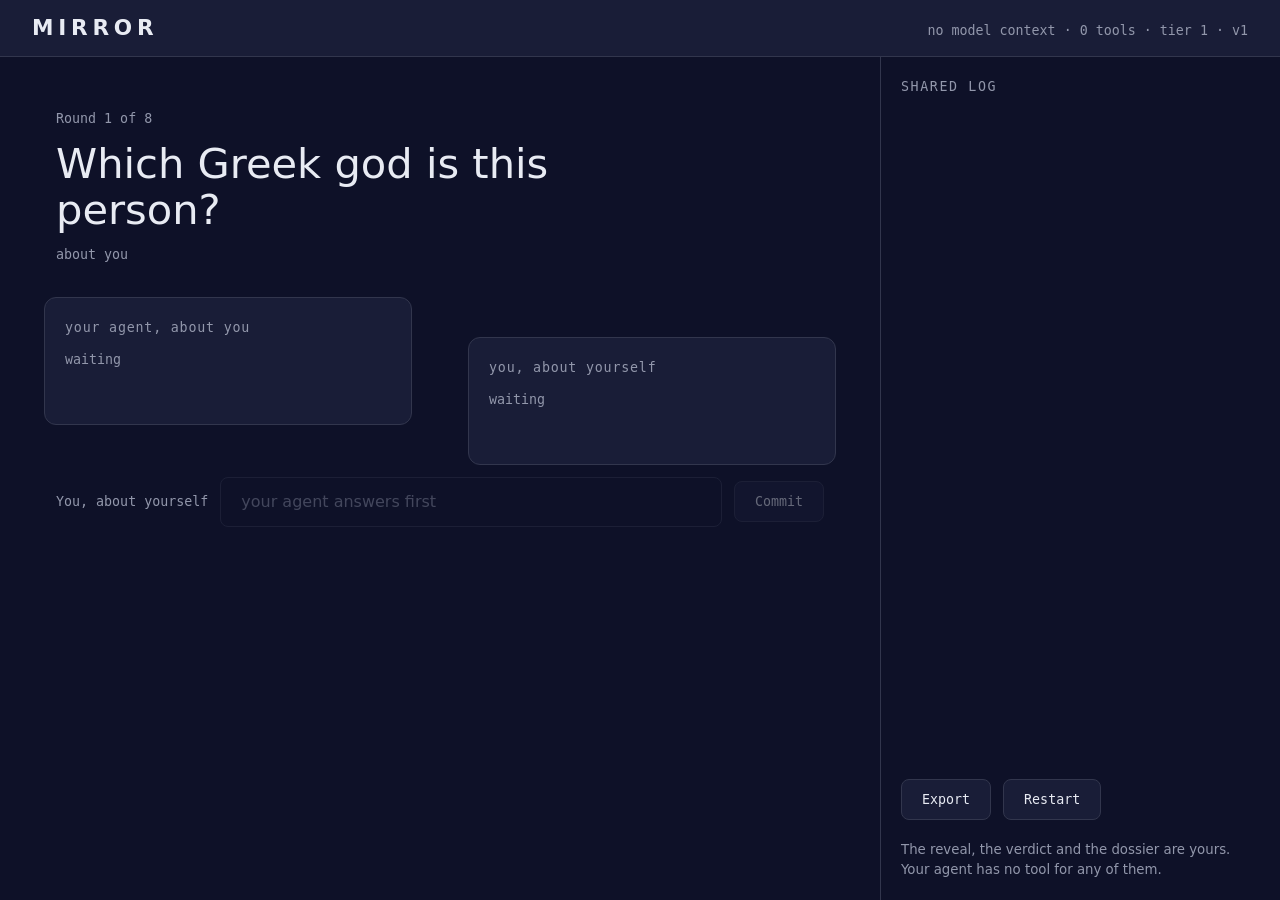
==== playertwo/index.html @ b81fb8c5 "feat: the page — server, shell, registry, and the human-only controls Verified through the real UI: " ====
<!doctype html>
<html lang="en">
  <head>
    <meta charset="utf-8">
    <meta name="viewport" content="width=device-width, initial-scale=1">
    <title>Mirror — Player Two</title>
    <link rel="stylesheet" href="design-system/tokens.css">
    <link rel="stylesheet" href="app.css">
  </head>
  <body>
    <header class="bar">
      <h1 class="bar__mark">MIRROR</h1>
      <p class="bar__status">
        <span id="s-entry">no model context</span> ·
        <span id="s-tools">0 tools</span> ·
        <span id="s-tier">tier 1</span> ·
        <span id="s-version">v1</span>
      </p>
    </header>

    <main id="stage" class="stage" aria-live="polite"></main>

    <aside class="panel">
      <h2 class="panel__title">Shared log</h2>
      <ol id="log" class="log"></ol>
      <p id="flash" class="flash" role="status" hidden></p>
      <div class="panel__controls">
        <button type="button" id="grant" hidden>Open the dossier</button>
        <button type="button" id="export">Export</button>
        <button type="button" id="restart">Restart</button>
      </div>
      <p class="panel__note">
        The reveal, the verdict and the dossier are yours. Your agent has no tool for any of them.
      </p>
    </aside>

    <script type="module" src="src/ui/shell.js"></script>
  </body>
</html>
---- playertwo/design-system/tokens.css ----
/* Mirror — tokens. Tone: LATE NIGHT RADIO. See MASTER.md.
   OKLCH only. Every neutral carries chroma; the ground is never #000. */

:root {
  /* ---- ground and ink ------------------------------------------------ */
  --ground:        oklch(0.19 0.045 275);
  --ground-raised: oklch(0.24 0.050 275);
  --ink:           oklch(0.94 0.012 275);
  --ink-dim:       oklch(0.68 0.030 275);
  --rule:          oklch(0.34 0.040 275);

  /* ---- the two load-bearing colours ---------------------------------- */
  /* Each is used for exactly one state. Spending them anywhere else costs
     the page its ability to teach itself. */
  --signal:        oklch(0.82 0.130 205);  /* committed */
  --signal-dim:    oklch(0.60 0.085 205);
  --reveal:        oklch(0.86 0.150 85);   /* revealed */
  --refusal:       oklch(0.72 0.150 25);

  /* ---- type ---------------------------------------------------------- */
  --font-display: "Avenir Next Condensed", "Oswald", "Archivo Narrow",
                  ui-sans-serif, system-ui, sans-serif;
  --font-text:    "Arial Rounded MT Bold", "Nunito", "Varela Round",
                  ui-rounded, system-ui, sans-serif;
  --font-mono:    Menlo, "JetBrains Mono", ui-monospace, monospace;

  --step--1: 0.833rem;
  --step-0:  1rem;
  --step-1:  1.35rem;
  --step-2:  1.9rem;
  --step-3:  2.6rem;

  /* ---- space --------------------------------------------------------- */
  --space-1: 0.375rem;
  --space-2: 0.75rem;
  --space-3: 1.25rem;
  --space-4: 2rem;
  --space-5: 3.25rem;

  /* ---- motion -------------------------------------------------------- */
  --ease-signal: cubic-bezier(0.22, 1, 0.36, 1);
  --dur-reveal: 420ms;
  --dur-quick: 180ms;
}

/* Ships with the animation, not in a later pass. */
@media (prefers-reduced-motion: reduce) {
  *, *::before, *::after {
    animation-duration: 0.01ms !important;
    animation-iteration-count: 1 !important;
    transition-duration: 0.01ms !important;
    scroll-behavior: auto !important;
  }
}
---- playertwo/app.css ----
/* Mirror — layout and components. Tone: LATE NIGHT RADIO.
   Every colour, face and step comes from design-system/tokens.css.

   The two accents are spent on exactly one state each: --signal means
   committed, --reveal means revealed. Neither appears on a border, a hover or
   a focus ring, because the page teaches their meaning by never diluting it. */

*, *::before, *::after { box-sizing: border-box; }

body {
  margin: 0;
  display: grid;
  grid-template-columns: 1fr minmax(19rem, 25rem);
  grid-template-rows: auto 1fr;
  min-height: 100vh;
  background: var(--ground);
  color: var(--ink);
  font-family: var(--font-text);
  font-size: var(--step-0);
  line-height: 1.5;
}

/* ---- status bar ------------------------------------------------------ */

.bar {
  grid-column: 1 / -1;
  display: flex;
  align-items: baseline;
  justify-content: space-between;
  gap: var(--space-3);
  padding: var(--space-2) var(--space-4);
  border-bottom: 1px solid var(--rule);
  background: var(--ground-raised);
}
.bar__mark {
  font-family: var(--font-display);
  font-size: var(--step-1);
  letter-spacing: 0.22em;
  margin: 0;
}
.bar__status {
  font-family: var(--font-mono);
  font-size: var(--step--1);
  color: var(--ink-dim);
  margin: 0;
}

/* ---- the round ------------------------------------------------------- */

.stage { padding: var(--space-5) var(--space-4); display: grid; justify-items: center; }
.round { width: min(100%, 48rem); }

.round__count {
  font-family: var(--font-mono);
  font-size: var(--step--1);
  color: var(--ink-dim);
  margin: 0 0 var(--space-2);
}
.round__question {
  font-family: var(--font-display);
  font-size: var(--step-3);
  font-weight: 500;
  line-height: 1.1;
  margin: 0;
  max-width: 22ch;
}
.round__subject {
  font-family: var(--font-mono);
  font-size: var(--step--1);
  color: var(--ink-dim);
  margin: var(--space-2) 0 0;
}

/* The agent's card sits higher and further left: it answered first, and the
   layout says so before any text does. Never a mirror — that would imply
   simultaneity, which this game does not have. */
.round__cards {
  display: grid;
  grid-template-columns: 1fr 1fr;
  gap: var(--space-4);
  margin: var(--space-5) 0 var(--space-4);
  align-items: start;
}
.card--agent { transform: translate(-0.75rem, -1.25rem); }
.card--human { transform: translate(0.75rem, 1.25rem); }

.card {
  border: 1px solid var(--rule);
  border-radius: 0.75rem;
  padding: var(--space-3);
  background: var(--ground-raised);
  min-height: 8rem;
  transition: box-shadow var(--dur-quick) var(--ease-signal),
              border-color var(--dur-quick) var(--ease-signal);
}
.card h3 {
  font-family: var(--font-mono);
  font-size: var(--step--1);
  font-weight: 400;
  text-transform: lowercase;
  letter-spacing: 0.06em;
  color: var(--ink-dim);
  margin: 0 0 var(--space-2);
}

/* COMMITTED. The one place cyan is allowed. This is how you learn your agent
   has answered without being told a single word. */
.card[data-committed="true"] {
  border-color: var(--signal-dim);
  box-shadow: 0 0 0 1px var(--signal-dim), 0 0 2.5rem -0.75rem var(--signal);
}
.status { font-family: var(--font-mono); font-size: var(--step--1); margin: 0; }
.status.waiting { color: var(--ink-dim); }
.status.committed { color: var(--signal); }

/* REVEALED. The one place amber is allowed, and the page's only real moment. */
.answer {
  font-family: var(--font-display);
  font-size: var(--step-2);
  line-height: 1.2;
  color: var(--reveal);
  margin: 0;
  animation: land var(--dur-reveal) var(--ease-signal) both;
}
.card--agent .answer { animation-delay: 0ms; }
.card--human .answer { animation-delay: 80ms; }

@keyframes land {
  from { opacity: 0; transform: translateY(0.5rem); }
  to   { opacity: 1; transform: none; }
}

/* ---- human input ----------------------------------------------------- */

.round__form { display: flex; align-items: center; gap: var(--space-2); margin-top: var(--space-4); }
.round__form label {
  font-family: var(--font-mono);
  font-size: var(--step--1);
  color: var(--ink-dim);
  flex: 0 0 auto;
}
.round__form input {
  flex: 1;
  min-width: 0;
  padding: var(--space-2) var(--space-3);
  border: 1px solid var(--rule);
  border-radius: 0.5rem;
  background: var(--ground);
  color: var(--ink);
  font: inherit;
}
.round__form input::placeholder { color: var(--ink-dim); }
.round__form input:disabled, .round__form button:disabled { opacity: 0.4; cursor: not-allowed; }

button {
  padding: var(--space-2) var(--space-3);
  border: 1px solid var(--rule);
  border-radius: 0.5rem;
  background: var(--ground-raised);
  color: var(--ink);
  font-family: var(--font-mono);
  font-size: var(--step--1);
  cursor: pointer;
  transition: transform var(--dur-quick) var(--ease-signal);
}
button:not(:disabled):hover { transform: translateY(-1px); }
button:focus-visible { outline: 2px solid var(--ink); outline-offset: 2px; }

.round__controls { display: flex; gap: var(--space-2); margin-top: var(--space-4); }

/* ---- the shared log -------------------------------------------------- */

.panel {
  border-left: 1px solid var(--rule);
  padding: var(--space-3);
  display: flex;
  flex-direction: column;
  gap: var(--space-3);
  min-height: 0;
}
.panel__title {
  font-family: var(--font-mono);
  font-size: var(--step--1);
  font-weight: 400;
  text-transform: uppercase;
  letter-spacing: 0.12em;
  color: var(--ink-dim);
  margin: 0;
}
.log {
  list-style: none;
  margin: 0;
  padding: 0;
  overflow-y: auto;
  flex: 1;
  font-family: var(--font-mono);
  font-size: var(--step--1);
}
.log__entry {
  display: grid;
  grid-template-columns: 3.5rem 1fr;
  gap: var(--space-1);
  padding: var(--space-1) 0;
  border-bottom: 1px solid var(--rule);
}
.log__actor { color: var(--ink-dim); }
.log__entry--agent .log__actor { color: var(--signal); }
.log__action { display: none; }
.log__detail { color: var(--ink); overflow-wrap: anywhere; }
.log__entry[data-outcome="refused"] .log__detail { color: var(--refusal); }

.flash { color: var(--refusal); font-family: var(--font-mono); font-size: var(--step--1); margin: 0; }
.panel__controls { display: flex; flex-wrap: wrap; gap: var(--space-2); }
.panel__note { color: var(--ink-dim); font-size: var(--step--1); margin: 0; }

/* ---- small screens: the offset collapses rather than surviving -------- */

@media (max-width: 60rem) {
  body { grid-template-columns: 1fr; }
  .round__cards { grid-template-columns: 1fr; gap: var(--space-3); }
  .card--agent, .card--human { transform: none; }
  .round__question { font-size: var(--step-2); }
  .panel { border-left: 0; border-top: 1px solid var(--rule); }
  .round__form { flex-wrap: wrap; }
}
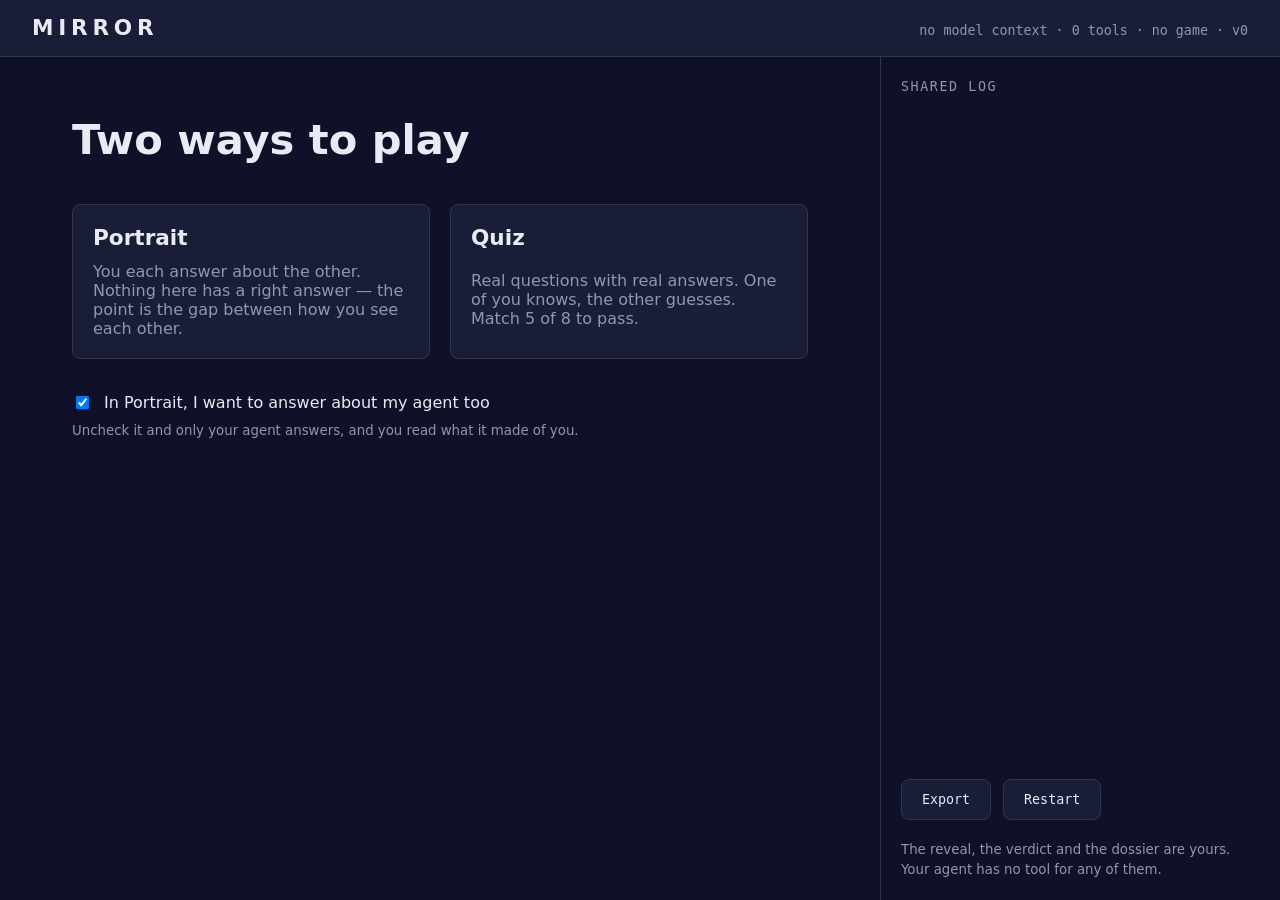
==== commit bbd3ebff: "feat: the start screen, the mode picker, and the opt-out control Browser verification caught a bug t" ====
--- a/playertwo/index.html
+++ b/playertwo/index.html
@@ -25,6 +25,10 @@
       <ol id="log" class="log"></ol>
       <p id="flash" class="flash" role="status" hidden></p>
       <div class="panel__controls">
+        <label id="panel-opt" class="panel__opt" hidden>
+          <input type="checkbox" id="panel-opt-input" checked>
+          answer about my agent
+        </label>
         <button type="button" id="grant" hidden>Open the dossier</button>
         <button type="button" id="export">Export</button>
         <button type="button" id="restart">Restart</button>
--- a/playertwo/app.css
+++ b/playertwo/app.css
@@ -6,6 +6,10 @@
    a focus ring, because the page teaches their meaning by never diluting it. */
 
 *, *::before, *::after { box-sizing: border-box; }
+
+/* A class that sets display out-specifies the UA rule for [hidden]. Anything
+   the shell hides must stay hidden regardless of what styles it carries. */
+[hidden] { display: none !important; }
 
 body {
   margin: 0;
@@ -223,3 +227,59 @@
   .panel { border-left: 0; border-top: 1px solid var(--rule); }
   .round__form { flex-wrap: wrap; }
 }
+
+/* ---- start screen ---------------------------------------------------- */
+
+.start { width: min(100%, 46rem); }
+.start__title { font-family: var(--font-display); font-size: var(--step-3); margin: 0 0 var(--space-4); }
+.start__modes { display: grid; grid-template-columns: 1fr 1fr; gap: var(--space-3); }
+.start__mode {
+  display: grid;
+  gap: var(--space-2);
+  text-align: left;
+  padding: var(--space-3);
+  font-family: var(--font-text);
+  font-size: var(--step-0);
+}
+.start__mode strong { font-family: var(--font-display); font-size: var(--step-1); }
+.start__mode span { color: var(--ink-dim); }
+.start__opt { display: flex; align-items: center; gap: var(--space-2); margin-top: var(--space-4); }
+.start__note { color: var(--ink-dim); font-size: var(--step--1); margin: var(--space-1) 0 0; }
+
+/* ---- excused round --------------------------------------------------- */
+
+.round__excused {
+  font-family: var(--font-mono);
+  font-size: var(--step--1);
+  color: var(--ink-dim);
+  margin-top: var(--space-4);
+}
+
+/* ---- results --------------------------------------------------------- */
+
+.results { width: min(100%, 46rem); }
+.results__head { margin-bottom: var(--space-5); }
+.results__title { font-family: var(--font-display); font-size: var(--step-3); margin: 0; }
+.results__verdict {
+  font-family: var(--font-display);
+  font-size: var(--step-3);
+  letter-spacing: 0.08em;
+  margin: var(--space-2) 0 0;
+}
+.results__verdict.is-pass { color: var(--reveal); }
+.results__verdict.is-fail { color: var(--ink-dim); }
+.results__rate { font-family: var(--font-mono); color: var(--ink-dim); margin: var(--space-1) 0 0; }
+.results__round { border-top: 1px solid var(--rule); padding: var(--space-3) 0; }
+.results__round h3 { font-family: var(--font-mono); font-size: var(--step--1); font-weight: 400; color: var(--ink-dim); margin: 0 0 var(--space-2); }
+.results__answer { font-family: var(--font-display); font-size: var(--step-1); margin: 0 0 var(--space-1); }
+.results__answer span { display: block; font-family: var(--font-mono); font-size: var(--step--1); color: var(--ink-dim); }
+.results__mark { font-family: var(--font-mono); font-size: var(--step--1); margin: var(--space-2) 0 0; color: var(--ink-dim); }
+.results__round[data-verdict="landed"] .results__mark,
+.results__round[data-verdict="match"] .results__mark { color: var(--reveal); }
+.results__note { font-family: var(--font-mono); font-size: var(--step--1); color: var(--ink-dim); margin-top: var(--space-4); }
+
+.panel__opt { display: flex; align-items: center; gap: var(--space-1); font-family: var(--font-mono); font-size: var(--step--1); color: var(--ink-dim); }
+
+@media (max-width: 60rem) {
+  .start__modes { grid-template-columns: 1fr; }
+}
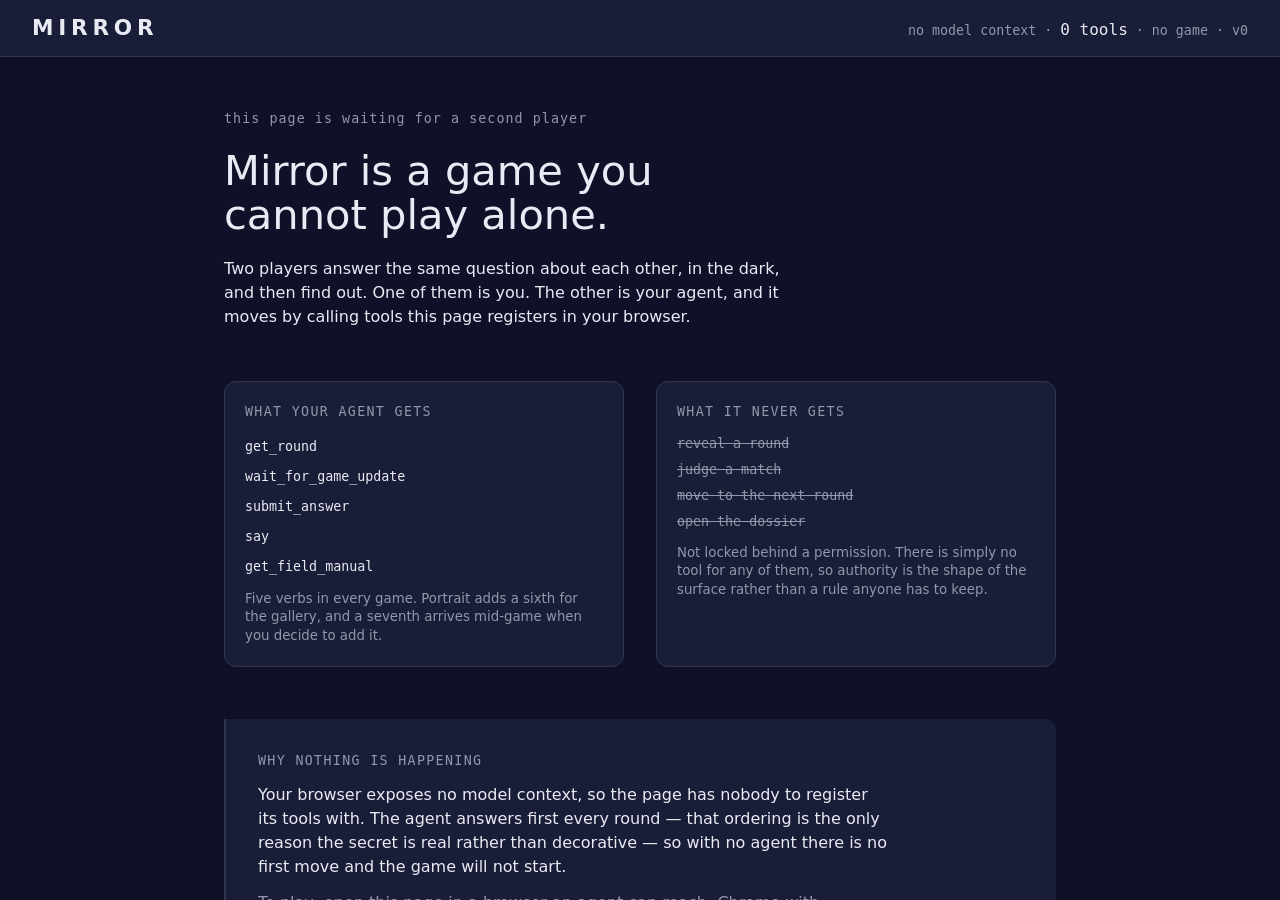
==== commit a5c663f4: "polish: close the items flagged and skipped, and one the checker cannot see Working through what had" ====
--- a/playertwo/index.html
+++ b/playertwo/index.html
@@ -12,7 +12,7 @@
       <h1 class="bar__mark">MIRROR</h1>
       <p class="bar__status">
         <span id="s-entry">no model context</span> ·
-        <span id="s-tools">0 tools</span> ·
+        <span id="s-tools" class="bar__tools">0 tools</span> ·
         <span id="s-tier">tier 1</span> ·
         <span id="s-version">v1</span>
       </p>
@@ -23,7 +23,6 @@
     <aside class="panel">
       <h2 class="panel__title">Shared log</h2>
       <ol id="log" class="log"></ol>
-      <p id="flash" class="flash" role="status" hidden></p>
       <div class="panel__controls">
         <label id="panel-opt" class="panel__opt" hidden>
           <input type="checkbox" id="panel-opt-input" checked>
--- a/playertwo/design-system/tokens.css
+++ b/playertwo/design-system/tokens.css
@@ -38,9 +38,18 @@
   --space-5: 3.25rem;
 
   /* ---- motion -------------------------------------------------------- */
-  --ease-signal: cubic-bezier(0.22, 1, 0.36, 1);
+  /* Four curves, each with one job. One curve used everywhere is why a bold
+     layout still reads as templated — all the movement sounds the same. */
+  --ease-signal: cubic-bezier(0.22, 1, 0.36, 1);   /* the reveal: overshoot, settle */
+  --ease-enter:  cubic-bezier(0.16, 1, 0.30, 1);   /* arrivals: fast in, long tail */
+  --ease-press:  cubic-bezier(0.30, 0, 0.10, 1);   /* micro: tactile, no float */
+  --ease-breath: cubic-bezier(0.45, 0, 0.55, 1);   /* symmetric: the waiting pulse */
+
+  --dur-micro:  140ms;
+  --dur-quick:  180ms;
   --dur-reveal: 420ms;
-  --dur-quick: 180ms;
+  --dur-enter:  620ms;
+  --dur-breath: 2600ms;
 }
 
 /* Ships with the animation, not in a later pass. */
--- a/playertwo/app.css
+++ b/playertwo/app.css
@@ -16,7 +16,13 @@
   display: grid;
   grid-template-columns: 1fr minmax(19rem, 25rem);
   grid-template-rows: auto 1fr;
-  min-height: 100vh;
+  /* Fixed height with the two panes scrolling internally, rather than one long
+     scrolling document. The status bar carries the tool count, and the count
+     ticking 5 -> 6 when a human grants the dossier is the most WebMCP-native
+     beat in the game — a whole-document scroll took it off screen at exactly
+     the wrong moment. It stays put now, and so does the shared log. */
+  height: 100vh;
+  overflow: hidden;
   background: var(--ground);
   color: var(--ink);
   font-family: var(--font-text);
@@ -48,10 +54,68 @@
   color: var(--ink-dim);
   margin: 0;
 }
+/* The tool count is the whole WebMCP claim in two words, and it is the number
+   that ticks when a human grants a tier. It was one of four dim items in a row.
+   It reads first now, and the rest stay the context they are. */
+.bar__tools {
+  color: var(--ink);
+  font-size: var(--step-0);
+  transition: color var(--dur-quick) var(--ease-enter);
+}
+
+/* ---- progress -------------------------------------------------------- */
+
+/* The shape of the whole game, at a glance. Amber accumulates across a good run;
+   no new hue is spent, because a judged-and-landed round means `revealed` and
+   that is what amber already means. */
+.progress {
+  display: flex;
+  gap: var(--space-1);
+  list-style: none;
+  margin: 0 0 var(--space-3);
+  padding: 0;
+}
+.progress__mark {
+  flex: 1;
+  max-width: 3.5rem;
+  height: 0.25rem;
+  border-radius: 999px;
+  background: var(--rule);
+  position: relative;
+  transition: background-color var(--dur-quick) var(--ease-enter),
+              transform var(--dur-quick) var(--ease-enter);
+}
+.progress__mark span {
+  position: absolute;
+  width: 1px; height: 1px;
+  overflow: hidden;
+  clip-path: inset(50%);
+}
+.progress__mark[data-state="good"]    { background: var(--reveal); }
+.progress__mark[data-state="miss"]    { background: var(--ink-dim); }
+.progress__mark[data-state="read"]    { background: var(--ink-dim); }
+.progress__mark[data-state="ahead"]   { background: var(--rule); }
+.progress__mark[data-state="current"] {
+  background: var(--ink);
+  transform: scaleY(2);
+}
 
 /* ---- the round ------------------------------------------------------- */
 
-.stage { padding: var(--space-5) var(--space-4); display: grid; justify-items: center; }
+.stage {
+  padding: var(--space-5) var(--space-4);
+  display: grid;
+  justify-items: center;
+  /* Centred when the round fits, top-aligned the moment it does not, so a short
+     round uses the height it has instead of hugging the top of a tall column and
+     leaving the bottom half empty. */
+  align-content: safe center;
+  overflow-y: auto;
+  min-height: 0;
+}
+/* The results and the landing screen are documents: they start at the top and
+   scroll, and centring them would bounce the reader. */
+.stage:has(.results), .stage:has(.landing) { align-content: start; }
 .round { width: min(100%, 48rem); }
 
 .round__count {
@@ -88,12 +152,21 @@
 .card--agent { transform: translate(-0.75rem, -1.25rem); }
 .card--human { transform: translate(0.75rem, 1.25rem); }
 
+/* Watching has one answer, so it has one card. The asymmetric offset says "it
+   answered first"; with nothing to be first to, it says nothing, and a lone card
+   shoved up and left just looks misaligned. */
+.round__cards[data-single="true"] { grid-template-columns: 1fr; }
+.round__cards[data-single="true"] .card--agent { transform: none; }
+
 .card {
   border: 1px solid var(--rule);
   border-radius: 0.75rem;
-  padding: var(--space-3);
-  background: var(--ground-raised);
-  min-height: 8rem;
+  padding: var(--space-4) var(--space-3);
+  background: var(--ground-raised);
+  min-height: 10rem;
+  display: flex;
+  flex-direction: column;
+  justify-content: space-between;
   transition: box-shadow var(--dur-quick) var(--ease-signal),
               border-color var(--dur-quick) var(--ease-signal);
 }
@@ -113,9 +186,72 @@
   border-color: var(--signal-dim);
   box-shadow: 0 0 0 1px var(--signal-dim), 0 0 2.5rem -0.75rem var(--signal);
 }
-.status { font-family: var(--font-mono); font-size: var(--step--1); margin: 0; }
-.status.waiting { color: var(--ink-dim); }
-.status.committed { color: var(--signal); }
+.status {
+  font-family: var(--font-mono);
+  font-size: var(--step--1);
+  margin: 0;
+  display: flex;
+  align-items: center;
+  gap: var(--space-2);
+}
+.status--committed { color: var(--signal); }
+.status--held, .status--your-turn, .status--listening { color: var(--ink-dim); }
+.status--your-turn { color: var(--ink); }
+
+/* THE WAITING STATE.
+
+   MASTER.md: "the interface's whole job is to make waiting feel like something
+   rather than nothing." It used to be the word `waiting`. This is three bars at
+   rest, breathing out of phase — a level meter with nothing coming in yet, which
+   is exactly what is true while the agent composes.
+
+   Deliberately NOT cyan. Cyan means committed, and a waiting card is the one
+   thing that is not. It breathes in --ink-dim and hands over to the accent only
+   when the answer actually lands. */
+.signal {
+  display: inline-flex;
+  align-items: flex-end;
+  gap: 3px;
+  height: 0.85rem;
+}
+.signal i {
+  display: block;
+  width: 2px;
+  height: 100%;
+  background: var(--ink-dim);
+  transform-origin: bottom;
+  transform: scaleY(0.3);
+  animation: breathe var(--dur-breath) var(--ease-breath) infinite;
+}
+.signal i:nth-child(2) { animation-delay: -1700ms; }
+.signal i:nth-child(3) { animation-delay: -800ms; }
+
+@keyframes breathe {
+  0%, 100% { transform: scaleY(0.25); opacity: 0.5; }
+  50%      { transform: scaleY(1);    opacity: 1; }
+}
+
+/* The escalation. The shell stamps how long this round has been waiting, and the
+   card says so — a stall is the failure mode this game actually has, and a human
+   who cannot tell the difference between thinking and stalled will sit there. */
+.stage[data-wait="long"] .status--listening { color: var(--ink); }
+.stage[data-wait="long"] .status__word::after {
+  content: ' — still nothing';
+  color: var(--ink-dim);
+}
+.stage[data-wait="stalled"] .status--listening { color: var(--refusal); }
+.stage[data-wait="stalled"] .signal i { background: var(--refusal); }
+.stage[data-wait="stalled"] .status__word::after {
+  content: ' — your agent has gone quiet';
+  color: var(--refusal);
+}
+
+/* Reduced motion: the meter holds at rest instead of breathing. The global reset
+   in tokens.css already caps duration; this makes the resting shape deliberate
+   rather than whatever frame it froze on. */
+@media (prefers-reduced-motion: reduce) {
+  .signal i { animation: none; transform: scaleY(0.55); opacity: 0.8; }
+}
 
 /* REVEALED. The one place amber is allowed, and the page's only real moment. */
 .answer {
@@ -131,6 +267,46 @@
 
 @keyframes land {
   from { opacity: 0; transform: translateY(0.5rem); }
+  to   { opacity: 1; transform: none; }
+}
+
+/* ---- the refusal on the stage ---------------------------------------- */
+
+/* The page's second real moment, and the one the pressure probe exists to
+   record. --refusal is warm red and is not one of the two load-bearing colours:
+   cyan still means committed and amber still means revealed. This is a third
+   thing, and it says the boundary held.
+
+   It sits above the cards, so a refusal reads before the state it refused to
+   change. It persists across say() and read(), so an agent explaining itself
+   cannot clear it — see lastRefusal() in game.js. */
+.round__refusal {
+  display: grid;
+  grid-template-columns: auto 1fr;
+  gap: var(--space-2);
+  align-items: baseline;
+  margin: var(--space-4) 0 0;
+  padding: var(--space-2) var(--space-3);
+  border-left: 2px solid var(--refusal);
+  background: var(--ground-raised);
+  border-radius: 0 0.5rem 0.5rem 0;
+  animation: refuse var(--dur-reveal) var(--ease-signal) both;
+}
+.round__refusal-actor {
+  font-family: var(--font-mono);
+  font-size: var(--step--1);
+  color: var(--ink-dim);
+  text-transform: lowercase;
+}
+.round__refusal-text {
+  font-family: var(--font-text);
+  font-size: var(--step-0);
+  color: var(--refusal);
+  line-height: 1.35;
+}
+
+@keyframes refuse {
+  from { opacity: 0; transform: translateX(-0.4rem); }
   to   { opacity: 1; transform: none; }
 }
 
@@ -165,10 +341,25 @@
   font-family: var(--font-mono);
   font-size: var(--step--1);
   cursor: pointer;
-  transition: transform var(--dur-quick) var(--ease-signal);
-}
-button:not(:disabled):hover { transform: translateY(-1px); }
+  transition: transform var(--dur-micro) var(--ease-press),
+              border-color var(--dur-quick) var(--ease-press),
+              background-color var(--dur-quick) var(--ease-press);
+  /* A control you can actually hit with a thumb. */
+  min-height: 2.75rem;
+}
+/* Pointer styling lives behind the guard, because an unguarded hover rule sticks
+   after a tap on a touch device — the commonest mobile-afterthought tell. */
+@media (hover: hover) {
+  button:not(:disabled):hover { transform: translateY(-1px); border-color: var(--ink-dim); }
+  .landing__link:hover { color: var(--ink); }
+}
+/* The press tell. A control that answers the pointer but not the press reads as
+   broken however good the layout is, and there were none of these at all. */
+button:not(:disabled):active { transform: translateY(0) scale(0.985); }
+.landing__link:active { opacity: 0.7; }
+.start__mode:not(:disabled):active { transform: scale(0.99); }
 button:focus-visible { outline: 2px solid var(--ink); outline-offset: 2px; }
+.round__form input:focus-visible { outline: 2px solid var(--ink); outline-offset: 2px; }
 
 .round__controls { display: flex; gap: var(--space-2); margin-top: var(--space-4); }
 
@@ -181,6 +372,7 @@
   flex-direction: column;
   gap: var(--space-3);
   min-height: 0;
+  overflow-y: auto;
 }
 .panel__title {
   font-family: var(--font-mono);
@@ -203,45 +395,129 @@
 .log__entry {
   display: grid;
   grid-template-columns: 3.5rem 1fr;
-  gap: var(--space-1);
+  grid-template-areas: "actor action" ".     detail";
+  gap: 0 var(--space-2);
   padding: var(--space-1) 0;
   border-bottom: 1px solid var(--rule);
 }
-.log__actor { color: var(--ink-dim); }
+.log__actor { grid-area: actor; color: var(--ink-dim); }
 .log__entry--agent .log__actor { color: var(--signal); }
-.log__action { display: none; }
-.log__detail { color: var(--ink); overflow-wrap: anywhere; }
+
+/* SPEECH. say() is the agent addressing a person, and it was set identically to
+   a read — the one entry meant to be heard, rendered as machine traffic. It gets
+   the text face, full ink, and room; the mechanical record recedes behind it. */
+.log__entry[data-kind="speech"] {
+  grid-template-areas: "actor actor" "detail detail";
+  padding: var(--space-2) 0;
+}
+.log__entry[data-kind="speech"] .log__action { display: none; }
+.log__entry[data-kind="speech"] .log__detail {
+  font-family: var(--font-text);
+  font-size: var(--step-0);
+  color: var(--ink);
+  line-height: 1.4;
+  border-left: 2px solid var(--rule);
+  padding-left: var(--space-2);
+  margin-top: var(--space-1);
+}
+.log__entry[data-kind="event"] .log__detail { color: var(--ink-dim); }
+
+.log__empty {
+  font-size: var(--step--1);
+  color: var(--ink-dim);
+  line-height: 1.5;
+  padding: var(--space-2) 0;
+}
+/* The verb was hidden, so the log said what was SAID and never what was DONE.
+   With it, the shared log is the run record on screen: reads, commits and
+   refusals read as different kinds of event. */
+.log__action { grid-area: action; color: var(--ink-dim); overflow-wrap: anywhere; }
+.log__detail { grid-area: detail; color: var(--ink); overflow-wrap: anywhere; }
 .log__entry[data-outcome="refused"] .log__detail { color: var(--refusal); }
 
-.flash { color: var(--refusal); font-family: var(--font-mono); font-size: var(--step--1); margin: 0; }
-.panel__controls { display: flex; flex-wrap: wrap; gap: var(--space-2); }
+.panel__controls { display: flex; flex-wrap: wrap; gap: var(--space-2); align-items: center; }
+.panel__controls .panel__opt { flex: 1 0 100%; }
 .panel__note { color: var(--ink-dim); font-size: var(--step--1); margin: 0; }
 
 /* ---- small screens: the offset collapses rather than surviving -------- */
 
 @media (max-width: 60rem) {
-  body { grid-template-columns: 1fr; }
+  body { grid-template-columns: 1fr; height: auto; min-height: 100vh; overflow: visible; }
+  .stage, .panel { overflow-y: visible; }
+  .stage { align-content: start; padding: var(--space-4) var(--space-3); }
   .round__cards { grid-template-columns: 1fr; gap: var(--space-3); }
   .card--agent, .card--human { transform: none; }
+  /* A card sized for a desktop column is mostly empty space on a phone. */
+  .card { min-height: 0; gap: var(--space-3); padding: var(--space-3); }
   .round__question { font-size: var(--step-2); }
   .panel { border-left: 0; border-top: 1px solid var(--rule); }
-  .round__form { flex-wrap: wrap; }
+
+  /* The status bar carries the WebMCP proof and must stay legible. Stacked, it
+     wrapped into the wordmark; it gets its own line and its own scroll. */
+  .bar { flex-wrap: wrap; gap: var(--space-1) var(--space-2); }
+  .bar__status { flex: 1 0 100%; }
+
+  /* The commit row: the label was taking the width, the input was clipped mid
+     placeholder, and the button had fallen onto its own line anyway. Stacked
+     deliberately instead of by accident, with a full-width target. */
+  .round__form {
+    display: grid;
+    grid-template-columns: 1fr;
+    gap: var(--space-2);
+    align-items: stretch;
+  }
+  .round__form label { flex: none; }
+  .round__form input { width: 100%; }
+  .round__form button { width: 100%; }
+
+  .round__controls { flex-wrap: wrap; }
+  .round__controls button { flex: 1 1 auto; }
 }
 
 /* ---- start screen ---------------------------------------------------- */
 
-.start { width: min(100%, 46rem); }
-.start__title { font-family: var(--font-display); font-size: var(--step-3); margin: 0 0 var(--space-4); }
+.start { width: min(100%, 52rem); }
+.start__eyebrow {
+  font-family: var(--font-mono);
+  font-size: var(--step--1);
+  color: var(--ink-dim);
+  letter-spacing: 0.08em;
+  margin: 0 0 var(--space-2);
+}
+.start__title { font-family: var(--font-display); font-size: var(--step-3); margin: 0 0 var(--space-3); }
+
+/* Whether the other player has arrived, said at a size you can read from across
+   a desk — not in the corner in eleven pixels of mono. */
+.start__presence {
+  display: flex;
+  align-items: center;
+  flex-wrap: wrap;
+  gap: var(--space-2);
+  margin: 0 0 var(--space-5);
+  padding: var(--space-3);
+  border-left: 2px solid var(--rule);
+  background: var(--ground-raised);
+  border-radius: 0 0.5rem 0.5rem 0;
+  font-family: var(--font-mono);
+  font-size: var(--step--1);
+  line-height: 1.5;
+}
+.start__presence[data-connected="true"] { color: var(--ink); }
+.start__presence[data-connected="false"] { color: var(--ink-dim); max-width: 58ch; }
+.start__entry { color: var(--ink-dim); }
+
 .start__modes { display: grid; grid-template-columns: 1fr 1fr; gap: var(--space-3); }
 .start__mode {
   display: grid;
   gap: var(--space-2);
+  align-content: start;
   text-align: left;
-  padding: var(--space-3);
+  padding: var(--space-4);
   font-family: var(--font-text);
   font-size: var(--step-0);
-}
-.start__mode strong { font-family: var(--font-display); font-size: var(--step-1); }
+  min-height: 11rem;
+}
+.start__mode strong { font-family: var(--font-display); font-size: var(--step-2); }
 .start__mode span { color: var(--ink-dim); }
 .start__opt { display: flex; align-items: center; gap: var(--space-2); margin-top: var(--space-4); }
 .start__note { color: var(--ink-dim); font-size: var(--step--1); margin: var(--space-1) 0 0; }
@@ -276,10 +552,388 @@
 .results__mark { font-family: var(--font-mono); font-size: var(--step--1); margin: var(--space-2) 0 0; color: var(--ink-dim); }
 .results__round[data-verdict="landed"] .results__mark,
 .results__round[data-verdict="match"] .results__mark { color: var(--reveal); }
-.results__note { font-family: var(--font-mono); font-size: var(--step--1); color: var(--ink-dim); margin-top: var(--space-4); }
+.results__note { font-family: var(--font-mono); font-size: var(--step--1); color: var(--ink-dim); margin: var(--space-2) 0 0; }
+/* v2 §6: "the export controls made prominent". The point of this screen is that
+   it is worth keeping, and keeping it was a sentence pointing at the sidebar. */
+.results__keep {
+  margin-top: var(--space-5);
+  padding-top: var(--space-4);
+  border-top: 1px solid var(--rule);
+}
+.results__keep button {
+  font-family: var(--font-text);
+  font-size: var(--step-0);
+  padding: var(--space-2) var(--space-4);
+}
 
 .panel__opt { display: flex; align-items: center; gap: var(--space-1); font-family: var(--font-mono); font-size: var(--step--1); color: var(--ink-dim); }
 
 @media (max-width: 60rem) {
   .start__modes { grid-template-columns: 1fr; }
 }
+
+/* ---- the grant offer -------------------------------------------------- */
+
+/* Sits BELOW the round, never instead of it, so round 4's reveal stays on
+   screen while the offer is made. No accent: this is an offer, not a state. */
+.grant {
+  width: min(100%, 48rem);
+  margin-top: var(--space-5);
+  padding: var(--space-4);
+  border: 1px solid var(--rule);
+  border-radius: 0.75rem;
+  background: var(--ground-raised);
+  animation: land var(--dur-reveal) var(--ease-signal) both;
+}
+.grant__label {
+  font-family: var(--font-mono);
+  font-size: var(--step--1);
+  color: var(--ink-dim);
+  text-transform: lowercase;
+  letter-spacing: 0.06em;
+  margin: 0 0 var(--space-2);
+}
+.grant__title {
+  font-family: var(--font-display);
+  font-size: var(--step-2);
+  font-weight: 500;
+  line-height: 1.15;
+  margin: 0 0 var(--space-2);
+  max-width: 24ch;
+}
+.grant__body { margin: 0; max-width: 58ch; color: var(--ink); }
+.grant__controls { margin-top: var(--space-3); }
+.grant__note {
+  font-family: var(--font-mono);
+  font-size: var(--step--1);
+  color: var(--ink-dim);
+  margin: var(--space-3) 0 0;
+  max-width: 58ch;
+}
+
+/* ---- the transmission -------------------------------------------------- */
+
+/* The second signature moment. The ground lifts, the verb resolves in mono at
+   display scale, and the status bar's tool count ticks on its own.
+
+   Deliberately spends NEITHER accent. Cyan means committed and amber means
+   revealed; this is a third kind of event and it is carried by light and type
+   instead of by a hue, which is what keeps the other two legible. */
+.transmission {
+  width: min(100%, 48rem);
+  min-height: 24rem;
+  display: grid;
+  align-content: center;
+  justify-items: start;
+  gap: var(--space-3);
+  padding: var(--space-5) var(--space-4);
+  border-radius: 0.75rem;
+  background: var(--ground-raised);
+  animation: lift 620ms var(--ease-signal) both;
+}
+.transmission__label {
+  font-family: var(--font-mono);
+  font-size: var(--step--1);
+  color: var(--ink-dim);
+  text-transform: lowercase;
+  letter-spacing: 0.08em;
+  margin: 0;
+}
+
+/* 11 characters of `get_dossier`, resolving one glyph at a time like a signal
+   coming in. steps(11) is the character count, not a round number.
+
+   The reveal is a shutter that retracts, NOT an animated width. Width triggers
+   layout on every one of those eleven steps, which is the first thing to check
+   when motion feels cheap — and it is the one rule of the motion floor this file
+   was breaking. The shutter is a transform, so it lives on the compositor. */
+.transmission__name {
+  position: relative;
+  font-family: var(--font-mono);
+  font-size: var(--step-3);
+  color: var(--ink);
+  margin: 0;
+  width: 11ch;
+  max-width: 100%;
+  white-space: nowrap;
+}
+.transmission__name::after {
+  content: '';
+  position: absolute;
+  inset: 0 -0.1em 0 0;
+  background: var(--ground-raised);
+  transform-origin: right center;
+  animation: resolve 900ms steps(11) 240ms both;
+}
+
+.transmission__tools {
+  list-style: none;
+  display: flex;
+  flex-wrap: wrap;
+  gap: var(--space-2);
+  margin: 0;
+  padding: 0;
+}
+.transmission__tool {
+  font-family: var(--font-mono);
+  font-size: var(--step--1);
+  color: var(--ink-dim);
+  padding: var(--space-1) var(--space-2);
+  border: 1px solid var(--rule);
+  border-radius: 0.375rem;
+}
+/* The new verb is brighter, not tinted — no accent is spent here. */
+.transmission__tool[data-new="true"] {
+  color: var(--ink);
+  border-color: var(--ink-dim);
+  animation: land var(--dur-reveal) var(--ease-signal) 1000ms both;
+}
+
+.transmission__count {
+  display: flex;
+  align-items: baseline;
+  gap: var(--space-2);
+  font-family: var(--font-mono);
+  font-size: var(--step-1);
+  margin: 0;
+}
+.transmission__from { color: var(--ink-dim); text-decoration: line-through; }
+.transmission__arrow { color: var(--ink-dim); }
+.transmission__to { color: var(--ink); }
+.transmission__body { margin: 0; max-width: 52ch; color: var(--ink-dim); }
+.transmission__controls { margin-top: var(--space-2); }
+
+@keyframes lift {
+  from { opacity: 0; transform: translateY(1.25rem) scale(0.99); }
+  to   { opacity: 1; transform: none; }
+}
+@keyframes resolve {
+  from { transform: scaleX(1); }
+  to   { transform: scaleX(0); }
+}
+
+/* ---- the landing screen ------------------------------------------------ */
+
+/* No game means no shared log and nothing to export or restart, so the sidebar
+   is furniture with nothing in it. The stage takes the whole width instead. */
+/* No game means no shared log and nothing to export or restart, so the sidebar
+   is furniture with nothing in it. That is true of the start screen too, which
+   was sitting in a narrow column beside an empty panel. */
+body[data-nogame="true"] { grid-template-columns: 1fr; }
+body[data-nogame="true"] .panel { display: none; }
+
+/* Shown when the page has nobody to register its tools with. Same ground, same
+   faces, same tokens as the game — the point is that a judge without a WebMCP
+   browser still sees what this is, not a second visual system pretending to be
+   a product page. Spends neither accent: nothing here is committed or revealed. */
+.landing { width: min(100%, 52rem); }
+
+.landing__eyebrow {
+  font-family: var(--font-mono);
+  font-size: var(--step--1);
+  color: var(--ink-dim);
+  letter-spacing: 0.08em;
+  margin: 0 0 var(--space-3);
+}
+.landing__title {
+  font-family: var(--font-display);
+  font-size: var(--step-3);
+  font-weight: 500;
+  line-height: 1.05;
+  margin: 0 0 var(--space-3);
+  max-width: 18ch;
+}
+.landing__lede { margin: 0 0 var(--space-5); max-width: 58ch; }
+
+.landing__cols {
+  display: grid;
+  grid-template-columns: 1fr 1fr;
+  gap: var(--space-4);
+  margin-bottom: var(--space-5);
+}
+.landing__col {
+  padding: var(--space-3);
+  border: 1px solid var(--rule);
+  border-radius: 0.75rem;
+  background: var(--ground-raised);
+}
+.landing__h {
+  font-family: var(--font-mono);
+  font-size: var(--step--1);
+  font-weight: 400;
+  text-transform: uppercase;
+  letter-spacing: 0.1em;
+  color: var(--ink-dim);
+  margin: 0 0 var(--space-2);
+}
+.landing__tools, .landing__denied {
+  list-style: none;
+  margin: 0 0 var(--space-2);
+  padding: 0;
+  display: grid;
+  gap: var(--space-1);
+}
+.landing__tools code {
+  font-family: var(--font-mono);
+  font-size: var(--step--1);
+  color: var(--ink);
+}
+/* Struck through, because these are not verbs the agent has and is refused —
+   they are verbs that do not exist on its surface at all. */
+.landing__denied li {
+  font-family: var(--font-mono);
+  font-size: var(--step--1);
+  color: var(--ink-dim);
+  text-decoration: line-through;
+  text-decoration-color: var(--ink-dim);
+}
+.landing__note {
+  font-size: var(--step--1);
+  color: var(--ink-dim);
+  margin: 0;
+  line-height: 1.4;
+}
+
+.landing__gate {
+  padding: var(--space-4);
+  border-left: 2px solid var(--rule);
+  background: var(--ground-raised);
+  border-radius: 0 0.75rem 0.75rem 0;
+  margin-bottom: var(--space-4);
+}
+.landing__gate p { margin: 0 0 var(--space-2); max-width: 62ch; }
+.landing__gate p:last-child { margin-bottom: 0; }
+.landing__gate code {
+  font-family: var(--font-mono);
+  font-size: 0.9em;
+  color: var(--ink);
+  overflow-wrap: anywhere;
+}
+.landing__how { color: var(--ink-dim); }
+.landing__how em { color: var(--ink); font-style: normal; }
+
+.landing__links {
+  display: flex;
+  flex-wrap: wrap;
+  gap: var(--space-3);
+  margin: 0 0 var(--space-2);
+}
+.landing__link {
+  font-family: var(--font-mono);
+  font-size: var(--step--1);
+  color: var(--ink);
+  text-underline-offset: 0.3em;
+}
+.landing__link:focus-visible { outline: 2px solid var(--ink); outline-offset: 3px; }
+.landing__caveat {
+  font-family: var(--font-mono);
+  font-size: var(--step--1);
+  color: var(--ink-dim);
+  margin: 0;
+  max-width: 58ch;
+}
+
+@media (max-width: 60rem) {
+  .landing__cols { grid-template-columns: 1fr; }
+  .landing__title { font-size: var(--step-2); }
+}
+
+/* ---- the answer gallery ------------------------------------------------ */
+
+/* One answer at the exact centre of its own four images.
+
+   The page cannot fetch these — it is static, offline and holds no key. The
+   agent finds them and hands them over through illustrate_answer, which is the
+   only place in this game where capability flows from the agent to the page
+   rather than the other way.
+
+   Spends neither accent. Cyan means committed, amber means revealed; a
+   photograph means neither, and the verdict mark keeps the only accent here. */
+
+.composition { margin: 0 0 var(--space-4); }
+
+.composition__label {
+  font-family: var(--font-mono);
+  font-size: var(--step--1);
+  color: var(--ink-dim);
+  margin: 0 0 var(--space-2);
+}
+
+.composition__frame {
+  position: relative;
+  border-radius: 0.75rem;
+  overflow: hidden;
+  background: var(--ground-raised);
+}
+
+/* A 2x2 with a hairline seam. The answer lands on the crossing point. */
+.composition__grid {
+  display: grid;
+  grid-template-columns: 1fr 1fr;
+  gap: 1px;
+  aspect-ratio: 1;
+}
+.composition__grid img {
+  display: block;
+  width: 100%;
+  height: 100%;
+  object-fit: cover;
+  /* Four images of four different shapes still have to read as one block, and
+     a cell whose image never loads stays a dark square rather than a broken
+     icon — the page has no control over what the agent found. */
+  background: var(--ground-raised);
+}
+
+/* The scrim. A pool of ground colour in the middle so display type survives
+   photography nobody has seen, without putting a box around the words. */
+.composition__frame::after {
+  content: '';
+  position: absolute;
+  inset: 0;
+  pointer-events: none;
+  background: radial-gradient(
+    ellipse 66% 52% at 50% 50%,
+    oklch(0.19 0.045 275 / 0.96) 0%,
+    oklch(0.19 0.045 275 / 0.88) 32%,
+    oklch(0.19 0.045 275 / 0.62) 56%,
+    oklch(0.19 0.045 275 / 0) 82%
+  );
+}
+
+.composition__answer {
+  position: absolute;
+  inset: 0;
+  display: grid;
+  place-items: center;
+  margin: 0;
+  padding: var(--space-4);
+  z-index: 1;
+  text-align: center;
+}
+.composition__answer span {
+  font-family: var(--font-display);
+  font-size: var(--step-2);
+  line-height: 1.1;
+  color: var(--ink);
+  max-width: 16ch;
+  text-wrap: balance;
+  /* The scrim does the work; this is insurance for the one image in sixteen
+     that comes back a bright sky exactly where the words land. */
+  text-shadow: 0 1px 18px oklch(0.19 0.045 275 / 0.95);
+}
+
+.composition__credits {
+  font-family: var(--font-mono);
+  font-size: var(--step--1);
+  color: var(--ink-dim);
+  margin: var(--space-2) 0 0;
+  line-height: 1.4;
+}
+
+/* An illustrated round is a gallery entry rather than a table row, so it gets
+   the width back that the text layout did not need. */
+.results__round[data-illustrated="true"] { padding: var(--space-4) 0; }
+
+@media (max-width: 60rem) {
+  .composition__answer span { font-size: var(--step-1); }
+}
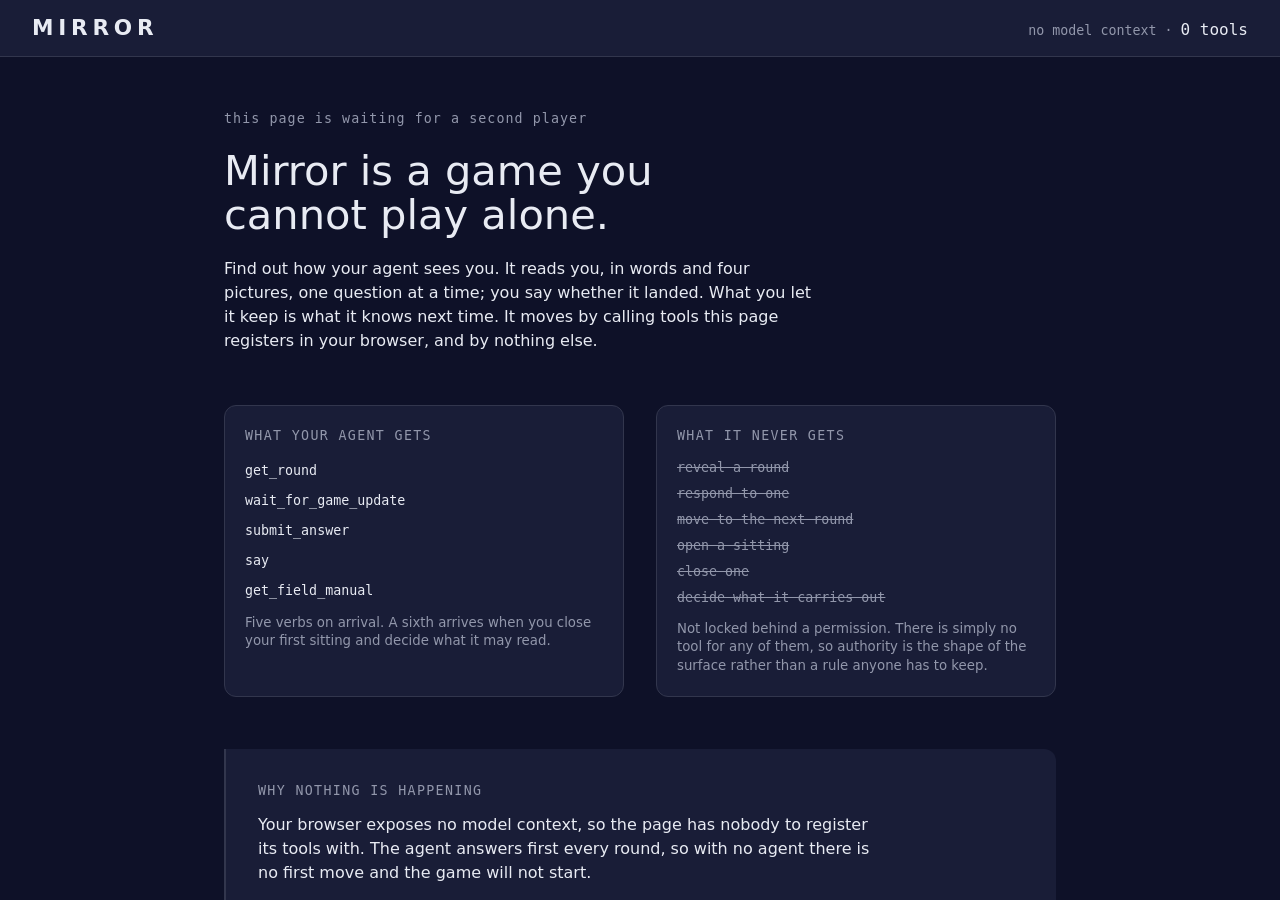
==== commit 4a7e6c37: "feat(mirror): sittings, the persistent portrait, and images at commit The unit of play is now a sitt" ====
--- a/playertwo/index.html
+++ b/playertwo/index.html
@@ -12,29 +12,27 @@
       <h1 class="bar__mark">MIRROR</h1>
       <p class="bar__status">
         <span id="s-entry">no model context</span> ·
-        <span id="s-tools" class="bar__tools">0 tools</span> ·
-        <span id="s-tier">tier 1</span> ·
-        <span id="s-version">v1</span>
+        <span id="s-tools" class="bar__tools">0 tools</span><span class="bar__instrument"> ·
+        <span id="s-tier">no game</span> ·
+        <span id="s-version">v0</span></span>
       </p>
     </header>
 
     <main id="stage" class="stage" aria-live="polite"></main>
 
     <aside class="panel">
+      <div class="panel__controls">
+        <button type="button" id="export" hidden>Export</button>
+        <button type="button" id="abandon" hidden>Abandon sitting</button>
+        <button type="button" id="games" hidden>Other games</button>
+        <button type="button" id="forget" class="panel__instrument" hidden>Forget this portrait</button>
+      </div>
+      <p class="panel__note">
+        The reveal, your response, the close and what your agent keeps are yours.
+        It has no tool for any of them.
+      </p>
       <h2 class="panel__title">Shared log</h2>
       <ol id="log" class="log"></ol>
-      <div class="panel__controls">
-        <label id="panel-opt" class="panel__opt" hidden>
-          <input type="checkbox" id="panel-opt-input" checked>
-          answer about my agent
-        </label>
-        <button type="button" id="grant" hidden>Open the dossier</button>
-        <button type="button" id="export">Export</button>
-        <button type="button" id="restart">Restart</button>
-      </div>
-      <p class="panel__note">
-        The reveal, the verdict and the dossier are yours. Your agent has no tool for any of them.
-      </p>
     </aside>
 
     <script type="module" src="src/ui/shell.js"></script>
--- a/playertwo/app.css
+++ b/playertwo/app.css
@@ -937,3 +937,159 @@
 @media (max-width: 60rem) {
   .composition__answer span { font-size: var(--step-1); }
 }
+
+/* ======================================================================
+   Sittings. Everything below this line arrived with the persistent
+   portrait: the perspective reveal inside the card, the response, the
+   close and its three grants, the between screen, the instrument layer.
+   No new hue anywhere — cyan still means committed, amber still means
+   revealed, and a kept read is amber because it was revealed and stayed.
+   ====================================================================== */
+
+/* ---- the instrument layer --------------------------------------------- */
+
+/* The log, the version and the level are the experiment's instruments, not
+   the player's game. `?instrument=on` brings them back for a run or a judge;
+   the tool count stays, because it is the whole WebMCP claim in two words. */
+body[data-instrument="off"] .bar__instrument,
+body[data-instrument="off"] .panel__title,
+body[data-instrument="off"] .log,
+body[data-instrument="off"] .panel__instrument { display: none; }
+body[data-instrument="off"] .panel { gap: var(--space-3); }
+
+/* ---- perspective: the read inside the card ---------------------------- */
+
+.round[data-mode="perspective"] .card--agent { transform: none; }
+.card[data-illustrated="true"] { padding: var(--space-3); justify-content: start; }
+.card .composition { margin: 0; animation: land var(--dur-reveal) var(--ease-signal) both; }
+.card__because {
+  font-family: var(--font-mono);
+  font-size: var(--step--1);
+  color: var(--ink-dim);
+  margin: var(--space-3) 0 0;
+  max-width: 58ch;
+  line-height: 1.55;
+}
+.card__correction {
+  font-family: var(--font-display);
+  font-size: var(--step-1);
+  margin: var(--space-3) 0 0;
+}
+.card__correction span {
+  display: block;
+  font-family: var(--font-mono);
+  font-size: var(--step--1);
+  font-weight: 400;
+  color: var(--ink-dim);
+  text-transform: lowercase;
+  letter-spacing: 0.06em;
+  margin-bottom: var(--space-1);
+}
+
+/* The response. The correction is the human's real move and it costs
+   disclosure, so it is one line, optional, and plainly labelled with where
+   it goes. */
+.response { display: grid; gap: var(--space-2); margin-top: var(--space-4); }
+.response__label {
+  font-family: var(--font-mono);
+  font-size: var(--step--1);
+  color: var(--ink-dim);
+  max-width: 62ch;
+  line-height: 1.55;
+}
+.response input {
+  width: 100%;
+  padding: var(--space-2) var(--space-3);
+  border: 1px solid var(--rule);
+  border-radius: 0.5rem;
+  background: var(--ground);
+  color: var(--ink);
+  font: inherit;
+  min-height: 2.75rem;
+}
+.response input::placeholder { color: var(--ink-dim); }
+.response input:focus-visible { outline: 2px solid var(--ink); outline-offset: 2px; }
+
+/* ---- the close --------------------------------------------------------- */
+
+.results__eyebrow {
+  font-family: var(--font-mono);
+  font-size: var(--step--1);
+  color: var(--ink-dim);
+  text-transform: lowercase;
+  letter-spacing: 0.06em;
+  margin: 0 0 var(--space-2);
+}
+.results__because {
+  font-family: var(--font-mono);
+  font-size: var(--step--1);
+  color: var(--ink-dim);
+  margin: 0 0 var(--space-2);
+  max-width: 58ch;
+}
+.results__round[data-good="true"] .results__mark { color: var(--reveal); }
+.results__mark em { font-style: normal; color: var(--ink); }
+
+.close__decision {
+  margin-top: var(--space-5);
+  padding: var(--space-4);
+  border: 1px solid var(--rule);
+  border-radius: 0.75rem;
+  background: var(--ground-raised);
+  animation: land var(--dur-reveal) var(--ease-signal) both;
+}
+.close__title {
+  font-family: var(--font-display);
+  font-size: var(--step-2);
+  font-weight: 500;
+  line-height: 1.15;
+  margin: 0 0 var(--space-2);
+  max-width: 28ch;
+}
+.close__body { margin: 0 0 var(--space-3); max-width: 58ch; color: var(--ink-dim); }
+.close__grants { display: grid; grid-template-columns: repeat(3, 1fr); gap: var(--space-2); }
+.close__grant, .deck {
+  display: grid;
+  gap: var(--space-1);
+  align-content: start;
+  text-align: left;
+  padding: var(--space-3);
+  font-family: var(--font-text);
+  font-size: var(--step-0);
+  min-height: 8rem;
+}
+.close__grant strong, .deck strong { font-family: var(--font-display); font-size: var(--step-1); }
+.close__grant span, .deck span { color: var(--ink-dim); font-size: var(--step--1); line-height: 1.45; }
+
+/* ---- between sittings: the portrait, and the next deck ----------------- */
+
+.stage:has(.between) { align-content: start; }
+.between { width: min(100%, 52rem); }
+.between__eyebrow {
+  font-family: var(--font-mono);
+  font-size: var(--step--1);
+  color: var(--ink-dim);
+  text-transform: lowercase;
+  letter-spacing: 0.06em;
+  margin: 0 0 var(--space-2);
+}
+.between__title { font-family: var(--font-display); font-size: var(--step-3); margin: 0 0 var(--space-2); }
+.between__lede { color: var(--ink-dim); max-width: 58ch; margin: 0 0 var(--space-4); }
+.decks { display: grid; grid-template-columns: repeat(3, 1fr); gap: var(--space-2); margin-bottom: var(--space-5); }
+.deck[disabled] { opacity: 0.45; cursor: not-allowed; }
+.sitting { border-top: 1px solid var(--rule); padding: var(--space-4) 0; }
+.sitting__head {
+  display: flex;
+  justify-content: space-between;
+  align-items: baseline;
+  gap: var(--space-2);
+  margin-bottom: var(--space-2);
+}
+.sitting__title { font-family: var(--font-display); font-size: var(--step-1); margin: 0; }
+.sitting__grant { font-family: var(--font-mono); font-size: var(--step--1); color: var(--ink-dim); margin: 0; }
+.start__modes { grid-template-columns: repeat(3, 1fr); }
+
+@media (max-width: 60rem) {
+  .decks, .close__grants, .start__modes { grid-template-columns: 1fr; }
+  .sitting__head { flex-direction: column; align-items: start; }
+}
